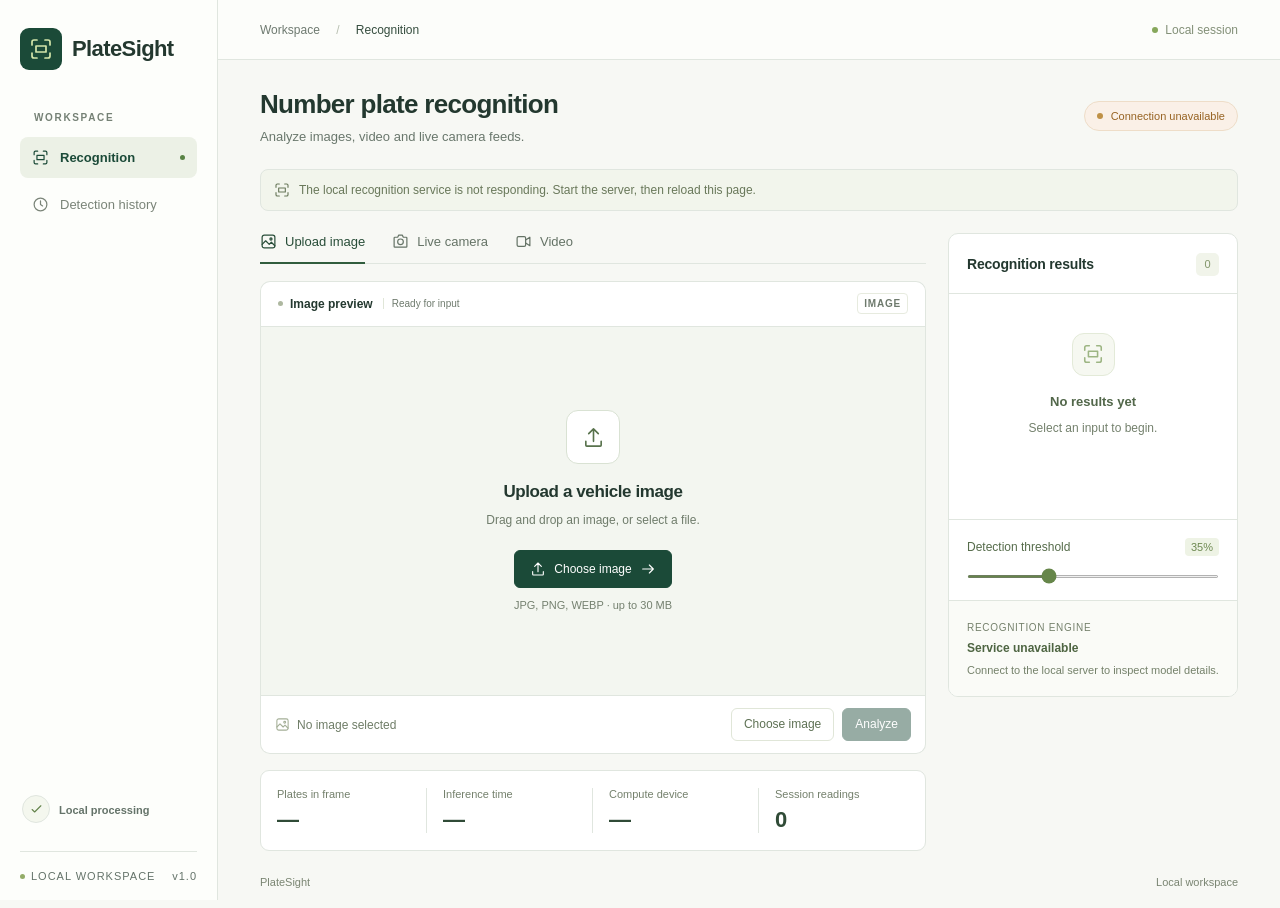
==== static/index.html @ 075ab72b "Replace notebook prototype with PlateSight recognition dashboard" ====
<!doctype html>
<html lang="en">
<head>
  <meta charset="utf-8">
  <meta name="viewport" content="width=device-width, initial-scale=1">
  <meta name="theme-color" content="#173e31">
  <title>PlateSight — Number plate recognition</title>
  <link rel="stylesheet" href="/static/styles.css">
  <link rel="stylesheet" href="/static/dashboard.css">
  <script src="/static/app.js" defer></script>
</head>
<body>
  <svg class="icon-library" xmlns="http://www.w3.org/2000/svg" aria-hidden="true"><defs>
    <symbol id="i-scan" viewBox="0 0 24 24"><path d="M8 3H5a2 2 0 0 0-2 2v3m13-5h3a2 2 0 0 1 2 2v3M3 16v3a2 2 0 0 0 2 2h3m13-5v3a2 2 0 0 1-2 2h-3M7 9h10v6H7z"/></symbol>
    <symbol id="i-image" viewBox="0 0 24 24"><rect x="3" y="3" width="18" height="18" rx="3"/><path d="m3 16 5-5 5 5 3-3 5 5"/><circle cx="15.5" cy="8.5" r="1.5"/></symbol>
    <symbol id="i-camera" viewBox="0 0 24 24"><path d="M8 6 9.5 3h5L16 6h4a1 1 0 0 1 1 1v12a1 1 0 0 1-1 1H4a1 1 0 0 1-1-1V7a1 1 0 0 1 1-1z"/><circle cx="12" cy="12.5" r="4"/></symbol>
    <symbol id="i-video" viewBox="0 0 24 24"><rect x="3" y="5" width="12" height="14" rx="2"/><path d="m15 10 6-4v12l-6-4"/></symbol>
    <symbol id="i-upload" viewBox="0 0 24 24"><path d="M12 16V3m-5 5 5-5 5 5M4 16v4a1 1 0 0 0 1 1h14a1 1 0 0 0 1-1v-4"/></symbol>
    <symbol id="i-download" viewBox="0 0 24 24"><path d="M12 3v13m-5-5 5 5 5-5M4 17v3a1 1 0 0 0 1 1h14a1 1 0 0 0 1-1v-3"/></symbol>
    <symbol id="i-play" viewBox="0 0 24 24"><path d="m8 4 12 8-12 8z"/></symbol>
    <symbol id="i-pause" viewBox="0 0 24 24"><path d="M8 4v16M16 4v16"/></symbol>
    <symbol id="i-stop" viewBox="0 0 24 24"><rect x="5" y="5" width="14" height="14" rx="2"/></symbol>
    <symbol id="i-arrow" viewBox="0 0 24 24"><path d="M4 12h16m-6-6 6 6-6 6"/></symbol>
    <symbol id="i-clock" viewBox="0 0 24 24"><circle cx="12" cy="12" r="9"/><path d="M12 7v5l3 2"/></symbol>
    <symbol id="i-check" viewBox="0 0 24 24"><path d="m5 12 4 4L19 6"/></symbol>
    <symbol id="i-edit" viewBox="0 0 24 24"><path d="m14 5 5 5M4 20l5-1L21 7l-5-5L4 14z"/></symbol>
  </defs></svg>
  <aside class="sidebar">
    <a class="brand" href="/" aria-label="PlateSight home"><span class="brand-icon"><svg><use href="#i-scan"/></svg></span><span>PlateSight</span></a>
    <p class="nav-label">WORKSPACE</p>
    <nav aria-label="Main navigation"><a class="nav-item active" href="/"><svg><use href="#i-scan"/></svg>Recognition<span class="nav-dot"></span></a><a class="nav-item" href="/history" target="_blank" rel="noopener" aria-label="Detection history (opens in a new tab)"><svg><use href="#i-clock"/></svg>Detection history</a></nav>
    <div class="sidebar-bottom"><span class="local-icon"><svg><use href="#i-check"/></svg></span><div><strong>Local processing</strong></div></div>
    <div class="sidebar-footer"><span class="version-dot"></span>LOCAL WORKSPACE <span>v1.0</span></div>
  </aside>
  <main id="workspace">
    <header class="topbar"><div class="breadcrumb">Workspace <span>/</span> <strong>Recognition</strong></div><div class="workspace-label"><span></span>Local session</div></header>
    <div class="page-content">
      <section class="page-heading"><div><h1>Number plate recognition</h1><p class="subtitle">Analyze images, video and live camera feeds.</p></div><div class="model-badge" id="modelBadge"><span class="status-dot"></span><span id="modelBadgeText">Checking model</span></div></section>
      <div class="model-notice" id="modelNotice" role="status"><svg><use href="#i-scan"/></svg><span id="modelMessage">Connecting to the recognition engine…</span><button id="warmupBtn" class="text-button" hidden>Load model <span aria-hidden="true">↗</span></button></div>
      <section class="recognition-layout" aria-label="Recognition workspace">
        <div class="workbench">
          <div class="input-tabs" role="tablist" aria-label="Input source">
            <button type="button" class="input-tab selected" id="tabUpload" role="tab" aria-selected="true" aria-controls="inputPanel" data-mode="upload"><svg><use href="#i-image"/></svg>Upload image</button>
            <button type="button" class="input-tab" id="tabCamera" role="tab" aria-selected="false" aria-controls="inputPanel" tabindex="-1" data-mode="camera"><svg><use href="#i-camera"/></svg>Live camera</button>
            <button type="button" class="input-tab" id="tabVideo" role="tab" aria-selected="false" aria-controls="inputPanel" tabindex="-1" data-mode="video"><svg><use href="#i-video"/></svg>Video</button>
          </div>
          <div id="inputPanel" role="tabpanel" aria-labelledby="tabUpload">
            <div class="viewer-header"><div><span class="viewer-status-dot" id="viewerDot"></span><strong id="viewerTitle">Image preview</strong><span class="viewer-subtitle" id="viewerSubtitle">Ready for input</span></div><span class="source-chip" id="sourceChip">IMAGE</span></div>
            <div class="stage" id="stage">
              <img id="sourceImage" alt="Uploaded vehicle image" hidden>
              <video id="sourceVideo" playsinline muted hidden></video>
              <canvas id="overlay" aria-label="Number plate bounding boxes" hidden></canvas>
              <div class="empty-state" id="emptyState">
                <div class="upload-symbol" aria-hidden="true"><svg><use href="#i-upload"/></svg></div>
                <h2 id="emptyTitle">Upload a vehicle image</h2><p id="emptyDescription">Drag and drop an image, or select a file.</p><button class="button primary" id="chooseFileBtn"><svg><use href="#i-upload"/></svg><span id="chooseFileLabel">Choose image</span><svg><use href="#i-arrow"/></svg></button><span class="file-hint" id="fileHint">JPG, PNG, WEBP · up to 30 MB</span>
              </div>
              <div class="busy-overlay" id="busyOverlay" hidden><span class="spinner"></span><span id="busyText">Reading number plates…</span></div>
              <div class="frame-label" id="frameLabel" hidden></div>
            </div>
            <input type="file" id="imageInput" accept="image/*" hidden><input type="file" id="videoInput" accept="video/*" hidden>
            <div class="input-toolbar" id="uploadToolbar"><div class="input-name"><svg><use href="#i-image"/></svg><span id="fileName">No image selected</span></div><button id="replaceBtn" class="button small secondary">Choose image</button><button id="reanalyzeBtn" class="button small primary" disabled>Analyze</button></div>
            <div class="input-toolbar camera-toolbar" id="cameraToolbar" hidden><label class="sr-only" for="cameraSelect">Camera</label><select id="cameraSelect"><option value="">Default camera</option></select><button id="cameraStartBtn" class="button small primary"><svg><use href="#i-play"/></svg>Start camera</button><button id="pauseBtn" class="button small secondary" hidden><svg><use href="#i-pause"/></svg><span>Pause</span></button><button id="snapshotBtn" class="icon-button" title="Capture and read a snapshot" aria-label="Capture and read a snapshot" disabled><svg><use href="#i-camera"/></svg></button><button id="stopBtn" class="icon-button" title="Stop camera" aria-label="Stop camera" disabled><svg><use href="#i-stop"/></svg></button></div>
            <div class="input-toolbar" id="videoToolbar" hidden><div class="input-name"><svg><use href="#i-video"/></svg><span id="videoName">No video selected</span></div><button id="replaceVideoBtn" class="button small secondary">Choose video</button><button id="videoPlayBtn" class="button small primary" disabled><svg><use href="#i-play"/></svg><span>Play & analyze</span></button><button id="videoStopBtn" class="icon-button" title="Stop video" aria-label="Stop video" disabled><svg><use href="#i-stop"/></svg></button></div>
            <div id="feedback" class="feedback" role="status" aria-live="polite" hidden></div>
          </div>
          <div class="metrics" aria-label="Analysis statistics"><div><span>Plates in frame</span><strong id="plateCount">—</strong></div><div><span>Inference time</span><strong id="latency">—</strong></div><div><span>Compute device</span><strong id="device">—</strong></div><div><span>Session readings</span><strong id="readingCount">0</strong></div></div>
        </div>
        <aside class="inspector"><div class="inspector-heading"><h2>Recognition results</h2><span class="count-badge" id="resultCount">0</span></div><div class="inspector-caption"></div><div id="results" class="results" aria-live="polite"><div class="result-empty"><span class="result-empty-icon"><svg><use href="#i-scan"/></svg></span><h3>No results yet</h3><p>Select an input to begin.</p></div></div><div class="settings"><label for="confidence">Detection threshold <output id="confidenceValue">35%</output></label><input type="range" id="confidence" min="10" max="90" step="5" value="35"></div><div class="model-details"><span>RECOGNITION ENGINE</span><strong id="engineName">Connecting…</strong><p id="engineDescription">Model details will appear when connected.</p></div></aside>
      </section>
      <footer class="page-footer"><span>PlateSight</span><span>Local workspace</span></footer>
    </div>
  </main>
</body>
</html>
---- static/styles.css ----
:root{--bg:#f7f8f4;--paper:#fff;--ink:#23382f;--green:#1b4a38;--green-hover:#123b2c;--accent:#b5cb7c;--muted:#7b857d;--line:#e6eae1;--pale:#f0f4eb;--amber:#a67223;--danger:#a83c33;--radius:14px;font-family:Inter,"Segoe UI",Arial,sans-serif;color:var(--ink);font-synthesis:none}*{box-sizing:border-box}body{margin:0;background:var(--bg);font-size:14px}button,input,select{font:inherit}button,a,input,select{-webkit-tap-highlight-color:transparent}button,a{touch-action:manipulation}button{cursor:pointer}a{color:inherit;text-decoration:none}button:disabled{opacity:.45;cursor:not-allowed}svg{width:20px;height:20px;fill:none;stroke:currentColor;stroke-width:1.7;stroke-linecap:round;stroke-linejoin:round;flex-shrink:0}button:focus-visible,a:focus-visible,input:focus-visible,select:focus-visible{outline:3px solid #92b159;outline-offset:3px}[hidden]{display:none!important}.icon-library{position:absolute;width:0;height:0;overflow:hidden}.sidebar{width:218px;position:fixed;inset:0 auto 0 0;background:#fdfefb;border-right:1px solid var(--line);padding:36px 20px 0;display:flex;flex-direction:column;z-index:5}.brand{display:flex;align-items:center;gap:10px;font-size:23px;letter-spacing:-.9px;font-weight:700}.brand-icon{background:var(--green);color:#d4e6aa;padding:9px;border-radius:11px;display:flex}.brand-icon svg{width:24px;height:24px}.brand-sub{display:block;font-size:7px;letter-spacing:1.7px;font-weight:600;color:#83907d;margin-top:4px}.nav-label{font-size:9px;letter-spacing:1.65px;font-weight:600;color:#98a18f;margin:53px 14px 14px}.nav-item{display:flex;align-items:center;gap:11px;padding:13px 12px;border-radius:8px;font-size:12px;color:#7a8478;margin-bottom:6px;white-space:nowrap}.nav-item.active{color:var(--green);background:#ecf1e6;font-weight:600}.nav-item svg{width:17px;height:17px}.nav-dot{height:5px;width:5px;background:#588244;border-radius:50%;margin-left:auto}.sidebar-bottom{margin-top:auto;display:flex;gap:9px;padding:18px 2px 28px;align-items:center}.local-icon{height:28px;width:28px;border:1px solid var(--line);background:#f4f7ee;border-radius:50%;display:grid;place-items:center;color:#64834b}.local-icon svg{width:15px;height:15px}.sidebar-bottom strong{font-weight:600;font-size:10px}.sidebar-bottom p{font-size:10px;color:var(--muted);margin:5px 0 0}.sidebar-footer{border-top:1px solid var(--line);padding:18px 0;display:flex;align-items:center;gap:6px;font-size:8px;letter-spacing:1px;color:#919a89}.sidebar-footer>span:last-child{margin-left:auto}.version-dot{width:5px;height:5px;background:#93ac68;border-radius:50%}main{margin-left:218px;min-width:0}.topbar{height:68px;border-bottom:1px solid var(--line);display:flex;align-items:center;justify-content:space-between;padding:0 42px;background:#fcfdfa;font-size:11px}.breadcrumb{color:#929b8c}.breadcrumb>span{padding:0 13px;color:#b7bfb0}.breadcrumb strong{font-weight:500;color:#667460}.workspace-label{display:flex;align-items:center;gap:7px;color:#839078}.workspace-label>span{width:6px;height:6px;border-radius:50%;background:#86a75b}.page-content{max-width:1590px;margin:auto;padding:37px 42px 0}.page-heading{display:flex;align-items:center;justify-content:space-between;gap:20px;margin-bottom:27px}.eyebrow{font-size:9px;font-weight:600;letter-spacing:2px;color:#859271;margin:0 0 12px}h1{font-size:32px;letter-spacing:-1.25px;font-weight:600;margin:0;line-height:1.15}h1>span{color:#95ae68}.subtitle{color:#7d8975;font-size:12px;margin:12px 0 0}.model-badge{display:flex;align-items:center;gap:8px;border:1px solid #e0e7d7;background:#f1f5ea;border-radius:24px;font-size:10px;color:#5d7550;padding:9px 12px;white-space:nowrap}.status-dot{width:6px;height:6px;border-radius:50%;background:#9da68f}.model-badge.ready .status-dot{background:#5f8a45}.model-badge.error{background:#faf0e7;color:#976323;border-color:#eeddc8}.model-badge.error .status-dot{background:#bf9147}.model-notice{display:flex;gap:9px;align-items:center;border:1px solid var(--line);border-radius:8px;background:#f2f5ec;color:#69785a;padding:11px 13px;font-size:11px;line-height:1.5;margin-bottom:22px}.model-notice>svg{width:16px;height:16px}.model-notice .text-button{white-space:nowrap;margin-left:auto}.recognition-layout{display:grid;grid-template-columns:minmax(0,1fr) 285px;gap:22px;align-items:start}.workbench{min-width:0}.input-tabs{display:flex;border-bottom:1px solid var(--line);gap:27px;margin-bottom:17px}.input-tab{background:transparent;border:0;padding:0 0 13px;display:flex;align-items:center;gap:8px;color:#889080;font-size:12px;font-weight:500;border-bottom:2px solid transparent;margin-bottom:-1px;white-space:nowrap}.input-tab svg{width:17px;height:17px}.input-tab.selected{color:#284d38;border-color:#315d3d}.viewer-header{height:49px;background:#fff;border:1px solid var(--line);border-bottom:0;border-radius:var(--radius) var(--radius) 0 0;display:flex;align-items:center;justify-content:space-between;padding:0 17px;gap:8px}.viewer-header>div{display:flex;align-items:center;gap:7px;min-width:0}.viewer-status-dot{height:5px;width:5px;border-radius:50%;background:#aeb8a0;flex-shrink:0}.viewer-status-dot.live{background:#638b39;box-shadow:0 0 0 3px #e7efd9}.viewer-header strong{font-size:11px;font-weight:600;white-space:nowrap}.viewer-subtitle{font-size:9px;color:#9ba48e;border-left:1px solid #e0e6d8;padding-left:8px;margin-left:3px;white-space:nowrap;overflow:hidden;text-overflow:ellipsis}.source-chip{font-size:8px;font-weight:600;letter-spacing:.8px;color:#8d9880;border:1px solid #e7ebdf;padding:4px 6px;border-radius:4px;flex-shrink:0}.stage{position:relative;aspect-ratio:1.63;min-height:310px;background:#f2f5ed;border:1px solid var(--line);overflow:hidden}.stage.dragover{box-shadow:inset 0 0 0 3px #87a85a}.stage.has-media{background:#131e18}.stage>img,.stage>video{position:absolute;width:100%;height:100%;object-fit:contain}.stage>canvas{position:absolute;inset:0;width:100%;height:100%;pointer-events:none}.empty-state{height:100%;min-height:310px;display:flex;flex-direction:column;align-items:center;justify-content:center;padding:22px;text-align:center;background-image:radial-gradient(#d7dfcc .7px,transparent .7px);background-size:17px 17px}.scan-illustration{width:173px;height:117px;position:relative;margin:0 0 15px;background:#f2f5ed}.scan-illustration>svg{width:154px;height:100px;margin:8px;color:#a5b598;stroke-width:1.3}.scan-corner{position:absolute;width:15px;height:15px;border-color:#92ad6d;border-style:solid}.tl{top:0;left:0;border-width:2px 0 0 2px}.tr{top:0;right:0;border-width:2px 2px 0 0}.bl{bottom:0;left:0;border-width:0 0 2px 2px}.br{bottom:0;right:0;border-width:0 2px 2px 0}.illustration-plate{fill:#dce7c6;stroke:#87a662}.illustration-line{stroke:#748f54}.scan-beam{position:absolute;left:8px;right:8px;top:70px;height:1px;background:#9fb980;box-shadow:0 4px 10px #96b07022}.empty-state h2{font-size:18px;font-weight:500;letter-spacing:-.4px;margin:3px 0 9px}.empty-state p{font-size:11px;line-height:1.7;color:#8a967b;margin:0 0 20px;max-width:340px}.button{display:inline-flex;align-items:center;justify-content:center;gap:8px;padding:11px 16px;border:1px solid transparent;border-radius:7px;font-size:11px;font-weight:500;white-space:nowrap;line-height:1.3}.button.primary{background:var(--green);color:#fff;border-color:var(--green)}.button.primary:hover:not(:disabled){background:var(--green-hover)}.button.secondary{background:#fff;color:#5e7154;border-color:#e0e6d8}.button.secondary:hover:not(:disabled){background:#f1f5ea}.button svg{width:16px;height:16px}.button.small{padding:8px 12px;font-size:10px}.button.small svg{width:14px;height:14px}.file-hint{font-size:9px;color:#9aa58b;margin-top:11px}.input-toolbar{display:flex;align-items:center;gap:8px;min-height:62px;border:1px solid var(--line);border-top:0;border-radius:0 0 var(--radius) var(--radius);background:#fff;padding:12px 14px}.input-name{display:flex;align-items:center;gap:7px;flex:1;min-width:0;font-size:10px;color:#95a086}.input-name span{overflow:hidden;text-overflow:ellipsis;white-space:nowrap}.input-name svg{width:15px;height:15px;color:#a4af97}.input-toolbar select{min-width:80px;max-width:250px;width:100%;margin-right:auto;border:1px solid var(--line);padding:7px 6px;border-radius:5px;color:#637555;background:#fff;font-size:10px}.icon-button{height:31px;min-width:32px;display:grid;place-items:center;border:1px solid var(--line);border-radius:6px;color:#637755;background:#fff}.icon-button svg{width:15px;height:15px}.sample-strip{display:flex;align-items:center;flex-wrap:wrap;gap:9px;margin-top:12px;font-size:10px;border:1px dashed #dbe3cc;border-radius:8px;padding:12px}.sample-strip>div{display:flex;align-items:center;gap:7px;flex:1;flex-wrap:wrap}.sample-strip strong{font-size:10px;font-weight:500;color:#6a7d55}.sample-strip>div>span:last-child{font-size:9px;color:#98a386}.sample-spark{color:#94ab6d}.sample-strip select{border:0;border-bottom:1px solid #d7dfcb;background:transparent;max-width:120px;color:#77886a;font-size:9px;padding:4px}.text-button{border:0;padding:4px 0;background:transparent;font-size:10px;color:#59793e;font-weight:500}.text-button:hover{color:#214d2e;text-decoration:underline}.metrics{display:grid;grid-template-columns:repeat(4,minmax(0,1fr));margin:20px 0 0;padding:17px 0;background:#fff;border:1px solid var(--line);border-radius:11px}.metrics>div{padding:0 16px;border-right:1px solid var(--line)}.metrics>div:last-child{border:0}.metrics span{display:block;font-size:9px;color:#8e997f;white-space:nowrap}.metrics strong{display:block;font-size:19px;font-weight:500;letter-spacing:-.3px;margin-top:9px;color:#46613b}.metrics strong small{font-size:10px;font-weight:400;color:#99a08f;margin-left:4px}.inspector{background:#fff;border:1px solid var(--line);border-radius:var(--radius);overflow:hidden;margin-top:0}.inspector-heading{display:flex;align-items:center;justify-content:space-between;padding:20px 18px 0}.inspector h2{font-size:13px;font-weight:600;letter-spacing:-.2px;margin:0}.count-badge{font-size:9px;display:inline-grid;place-items:center;min-width:20px;height:20px;border-radius:5px;background:#f1f4ea;color:#83966b}.inspector-caption{font-size:10px;color:#9ba48e;padding:8px 18px 18px;border-bottom:1px solid var(--line)}.results{min-height:290px;max-height:490px;overflow-y:auto}.result-empty{padding:35px 25px 27px;text-align:center}.result-empty-icon{display:grid;place-items:center;border:1px solid #e3ead8;background:#f6f8f1;border-radius:12px;width:43px;height:43px;margin:auto;color:#9db583}.result-empty-icon svg{width:22px;height:22px}.result-empty h3{font-size:12px;font-weight:500;margin:18px 0 9px;color:#637a50}.result-empty p{font-size:10px;line-height:1.8;color:#9aa58d;max-width:190px;margin:0 auto}.process-steps{border-top:1px solid #eef1e9;margin-top:24px;padding-top:17px;display:flex;flex-direction:column;gap:10px;text-align:left}.process-steps>span{display:flex;align-items:center;gap:9px;font-size:10px;color:#97a28c}.process-steps b{font-size:9px;font-weight:500;display:grid;place-items:center;width:17px;height:17px;border-radius:50%;color:#96a782;background:#f2f5ec}.settings{padding:17px 18px;border-top:1px solid var(--line)}.settings label{display:flex;justify-content:space-between;font-size:10px;color:#78886c;align-items:center}.settings output{background:#eef3e5;padding:3px 6px;border-radius:4px;font-size:9px;color:#6d8850}.settings input{width:100%;accent-color:#66864a;height:3px;margin:19px 0 12px;cursor:pointer}.settings p{font-size:9px;line-height:1.6;color:#a2ab96;margin:0}.model-details{padding:17px 18px;background:#fafbf7;border-top:1px solid var(--line)}.model-details>span{font-size:8px;letter-spacing:1.2px;color:#9faa91}.model-details strong{display:block;margin-top:7px;font-size:10px;font-weight:500;color:#738461}.model-details p{font-size:9px;color:#a0aa92;margin:7px 0 0;line-height:1.6}.history-section{margin-top:34px;scroll-margin-top:25px}.section-heading{display:flex;justify-content:space-between;align-items:center;gap:15px;margin-bottom:16px}.section-heading h2{font-size:16px;font-weight:500;letter-spacing:-.4px;margin:0;display:flex;gap:9px;align-items:center}.section-heading p{font-size:10px;color:#99a48c;margin:9px 0 0}.history-actions{display:flex;align-items:center;gap:18px}.history-table-wrap{border:1px solid var(--line);border-radius:10px;background:#fff;overflow:auto}table{border-collapse:collapse;width:100%;text-align:left;font-size:10px;white-space:nowrap}th{padding:14px 18px;color:#8e9b7e;font-size:8px;letter-spacing:.8px;font-weight:500;background:#fafcf6;border-bottom:1px solid var(--line)}td{padding:14px 18px;color:#839477;border-bottom:1px solid #eef2e8}tbody tr:last-child td{border:0}.history-empty{padding:18px;display:flex;align-items:center;justify-content:center;gap:10px;color:#a6b199}.history-empty svg{width:17px;height:17px}.history-empty strong{font-size:10px;font-weight:500;color:#82916e}.history-empty span{font-size:10px}.page-footer{padding:24px 0 20px;margin-top:5px;display:flex;justify-content:space-between;color:#a2ab96;font-size:9px;gap:15px}.page-footer>span>span{padding:0 7px;color:#bec6b3}.busy-overlay{position:absolute;inset:0;display:flex;flex-direction:column;align-items:center;justify-content:center;gap:12px;background:#15281de0;color:#ecf2e3;font-size:12px;z-index:2}.spinner{height:27px;width:27px;border:2px solid #d5e4c749;border-top-color:#d5e4c7;border-radius:50%;animation:spin 1s linear infinite}@keyframes spin{to{transform:rotate(360deg)}}.feedback{padding:11px 13px;border:1px solid #dce7cd;border-radius:7px;background:#f1f6e8;color:#687e50;font-size:11px;line-height:1.6;margin-top:10px}.feedback.error{background:#fff1ed;border-color:#f1d4ca;color:#a45841}.feedback.warning{background:#fff8e9;border-color:#ebddbc;color:#927338}.frame-label{position:absolute;bottom:12px;left:12px;max-width:calc(100% - 24px);border:1px solid #72816966;background:#15251de8;color:#d9e6ca;font-size:9px;padding:6px 9px;border-radius:5px;pointer-events:none}.result-card{padding:17px 18px;border-bottom:1px solid var(--line)}.result-card:last-child{border:0}.result-topline{display:flex;align-items:center;justify-content:space-between;margin-bottom:10px;color:#95a389;font-size:9px}.result-crop{height:66px;width:100%;object-fit:contain;background:#edf1e6;border-radius:6px;border:1px solid #e1e8d7;margin-bottom:12px}.plate-number{font-family:"Consolas","Courier New",monospace;font-size:22px;color:#294b31;font-weight:700;letter-spacing:.8px;word-break:break-word}.result-description{font-size:10px;color:#94a084;line-height:1.6;margin:7px 0}.confidence-row{display:flex;justify-content:space-between;font-size:9px;margin-top:10px;color:#8c9b7a}.confidence-row strong{font-weight:500;color:#607e47}.confidence-bar{height:3px;border-radius:2px;background:#edf2e7;margin-top:5px;overflow:hidden}.confidence-bar span{height:100%;display:block;background:#a3bb7c}.status-label{font-size:8px;display:inline-block;padding:4px 7px;border-radius:4px;background:#edf4e5;color:#6b8d4e}.status-label.review{background:#faf1dc;color:#aa8a47}.status-label.reading{background:#eff1ee;color:#8b9682}.edit-plate{border:0;background:none;color:#49663c;padding:0;display:inline-flex;gap:7px;align-items:center;font-family:Consolas,"Courier New",monospace;font-weight:700;font-size:12px;letter-spacing:.5px}.edit-plate:hover{text-decoration:underline}.edit-plate svg{width:11px;height:11px;opacity:.5}dialog{width:400px;max-width:calc(100vw - 32px);padding:25px;border:1px solid var(--line);border-radius:14px;color:var(--ink);box-shadow:0 20px 70px #19331f2e}dialog::backdrop{background:#132e2090}.dialog-heading{display:flex;align-items:center;justify-content:space-between;margin-bottom:24px}.dialog-heading h2{font-size:18px;margin:0;font-weight:500}.close-dialog{border:0;background:none;font-size:25px;line-height:1;color:#839575;padding:0 4px}dialog label{font-size:11px;display:block;margin-bottom:8px;color:#7a896b}dialog input{width:100%;padding:12px;border:1px solid #d8e2ca;border-radius:7px;font-family:Consolas,monospace;font-size:20px;letter-spacing:1px;text-transform:uppercase}dialog p{font-size:11px;line-height:1.6;color:#8c9a7d}.dialog-actions{display:flex;justify-content:flex-end;gap:8px;margin-top:24px}.error-text{color:var(--danger)}.sr-only{position:absolute;width:1px;height:1px;padding:0;margin:-1px;overflow:hidden;clip:rect(0,0,0,0);white-space:nowrap;border:0}
@media(min-width:1500px){.stage{aspect-ratio:1.8}.recognition-layout{grid-template-columns:minmax(0,1fr) 315px}.results{min-height:315px}}
@media(max-width:1200px){.sidebar{width:185px;padding:30px 14px 0}.brand{font-size:20px}.brand-icon{padding:7px}.brand-sub{font-size:6px;letter-spacing:1.5px}.nav-item{font-size:11px;padding:12px 9px;gap:8px}main{margin-left:185px}.page-content{padding:30px 25px 0}.topbar{padding:0 25px}.recognition-layout{grid-template-columns:minmax(0,1fr) 250px;gap:16px}.stage{aspect-ratio:1.5;min-height:310px}.empty-state h2{font-size:16px}.metrics>div{padding:0 10px}.metrics span{font-size:8px}.metrics strong{font-size:17px}.input-tabs{gap:20px}.input-tab{font-size:11px}.viewer-subtitle{display:none}.camera-toolbar{flex-wrap:wrap}.camera-toolbar select{max-width:none;flex-basis:100%}.history-empty{flex-wrap:wrap}}
@media(max-width:980px){.sidebar{width:76px;padding:26px 13px 0}.brand>span:last-child,.nav-label,.nav-item:not(.active),.nav-dot,.sidebar-bottom,.sidebar-footer{display:none}.brand{justify-content:center}.brand-icon{padding:10px}.nav-item.active{margin-top:40px;font-size:0;justify-content:center;gap:0;padding:14px 0}.nav-item.active svg{width:20px;height:20px}main{margin-left:76px}.page-content{padding:30px 23px 0}.topbar{padding:0 23px}.recognition-layout{grid-template-columns:minmax(0,1fr) 245px}.page-heading{margin-bottom:22px}h1{font-size:28px}.model-badge{font-size:9px}.sample-strip>div>span:last-child{display:none}.metrics{grid-template-columns:repeat(2,1fr);row-gap:17px}.metrics>div:nth-child(2){border:0}.stage{min-height:335px}.empty-state{min-height:335px}.input-toolbar{flex-wrap:wrap}.input-name{flex-basis:100%;padding-bottom:2px}.input-toolbar>.button{flex:1}.history-actions{gap:10px}.section-heading p{max-width:300px;line-height:1.5}}
@media(max-width:760px){.sidebar{height:67px;width:100%;bottom:auto;flex-direction:row;align-items:center;justify-content:space-between;padding:0 19px;border-bottom:1px solid var(--line);border-right:0}.brand>span:last-child{display:block;font-size:20px}.brand-icon{padding:7px}.brand-icon svg{width:20px;height:20px}.brand-sub{font-size:6px;letter-spacing:1.5px}.nav-item.active{margin:0;padding:9px;font-size:10px;gap:6px}.nav-item.active svg{width:15px;height:15px}main{margin:67px 0 0}.topbar{height:43px;padding:0 20px;font-size:9px}.page-content{padding:24px 20px 0}.page-heading{align-items:flex-start;gap:12px}.eyebrow{font-size:8px;margin-bottom:10px}h1{font-size:25px;letter-spacing:-.9px}.subtitle{font-size:11px;line-height:1.6;margin-top:8px;max-width:210px}.model-badge{padding:7px 9px;font-size:8px;margin-top:3px;max-width:118px;white-space:normal;line-height:1.4}.model-badge .status-dot{flex-shrink:0}.recognition-layout{display:flex;flex-direction:column;gap:21px}.workbench,.inspector{width:100%}.stage{min-height:340px;aspect-ratio:1.6}.empty-state{min-height:340px}.input-tabs{justify-content:space-between;gap:10px}.input-tab{font-size:11px}.input-toolbar{flex-wrap:nowrap}.input-name{flex-basis:auto;padding:0}.input-toolbar>.button{flex:0}.camera-toolbar{flex-wrap:wrap}.camera-toolbar select{flex-basis:auto;max-width:130px}.sample-strip{gap:6px}.sample-strip select{max-width:85px}.sample-strip>div{min-width:100px}.sample-strip strong{font-size:9px}.metrics{grid-template-columns:repeat(4,1fr);padding:14px 0}.metrics>div:nth-child(2){border-right:1px solid var(--line)}.metrics strong{font-size:16px}.metrics span{font-size:8px;white-space:normal;line-height:1.5}.inspector-heading{padding-top:17px}.results{min-height:170px;max-height:430px}.result-empty{padding:22px;display:grid;grid-template-columns:44px 1fr;text-align:left;gap:0 15px}.result-empty-icon{grid-row:1/3;margin:0}.result-empty h3{margin:2px 0 7px}.result-empty p{margin:0;max-width:none}.process-steps{grid-column:1/3;flex-direction:row;gap:12px;justify-content:space-between;margin-top:20px;padding-top:15px}.process-steps>span{font-size:9px;gap:5px}.process-steps b{flex-shrink:0}.settings{padding-top:15px;padding-bottom:15px}.model-details{padding-top:14px;padding-bottom:14px}.model-details p{margin:5px 0 0}.section-heading{align-items:flex-start;flex-wrap:wrap;margin-bottom:13px}.section-heading p{max-width:none}.history-actions{width:100%;justify-content:flex-end}.history-actions>.text-button{margin-right:auto}.history-empty{padding:16px 0;gap:8px}.history-empty span{flex-basis:100%;text-align:center}.history-section{margin-top:27px}.page-footer{font-size:8px;line-height:1.5}.page-footer>span:last-child{text-align:right;max-width:140px}.result-card{display:grid;grid-template-columns:115px minmax(0,1fr);column-gap:15px}.result-topline{grid-column:1/3}.result-crop{height:78px;grid-column:1;grid-row:2/7}.result-card .confidence-row,.result-card .confidence-bar,.result-card .plate-number,.result-card .result-description{grid-column:2}.model-notice{font-size:10px}.frame-label{font-size:8px}}
@media(prefers-reduced-motion:reduce){.spinner{animation:none}}
---- static/dashboard.css ----
/* Dashboard refinement: restrained surfaces, legible labels and real examples. */
:root {
  --muted: #647369;
  --line: #e0e6df;
  --radius: 10px;
}
body { font-size: 14px; }
.sidebar { padding-top: 28px; }
.brand { font-size: 22px; letter-spacing: -.6px; }
.brand-icon { border-radius: 9px; }
.nav-label { margin-top: 42px; color: #758175; font-size: 10px; }
.nav-item { font-size: 13px; padding: 12px; }
.sidebar-bottom strong, .sidebar-footer { font-size: 11px; color: #647369; }
.topbar { height: 60px; font-size: 12px; }
.breadcrumb { color: #6e7a70; }
.breadcrumb strong { color: #354d3e; }
.page-content { padding-top: 28px; }
.page-heading { margin-bottom: 25px; }
h1 { font-size: 26px; line-height: 1.3; letter-spacing: -.7px; font-weight: 600; }
.subtitle { font-size: 13px; color: #69776c; margin-top: 7px; }
.model-badge { font-size: 11px; padding: 8px 12px; }
.model-notice { font-size: 12px; }
.recognition-layout { grid-template-columns: minmax(0, 1fr) 290px; gap: 22px; }
.input-tab { font-size: 13px; padding-bottom: 12px; color: #657366; }
.viewer-header { height: 45px; }
.viewer-header strong { font-size: 12px; }
.viewer-subtitle, .source-chip { font-size: 10px; color: #6e7a6d; }
.stage { width: 100%; min-width: 0; aspect-ratio: 1.8; min-height: 300px; background: #f3f6f0; }
.empty-state { min-height: 300px; background-image: none; }
.upload-symbol { width: 54px; height: 54px; display: grid; place-items: center; border: 1px solid #d9e2d3; border-radius: 12px; color: #58724c; background: #fff; margin-bottom: 15px; }
.upload-symbol svg { width: 23px; height: 23px; }
.empty-state h2 { font-size: 17px; font-weight: 600; margin-bottom: 8px; }
.empty-state p { font-size: 12px; color: #6f7c6b; margin-bottom: 20px; }
.file-hint { font-size: 11px; color: #74806f; }
.button { font-size: 12px; border-radius: 6px; padding: 10px 15px; }
.button.small { font-size: 12px; padding: 8px 12px; }
.text-button { font-size: 12px; }
.input-name { font-size: 12px; color: #6f7d67; }
.input-toolbar { min-height: 58px; }
.input-toolbar select { font-size: 12px; }
.inspector-heading { padding-top: 19px; padding-bottom: 17px; border-bottom: 1px solid var(--line); }
.inspector h2 { font-size: 14px; }
.count-badge { font-size: 11px; min-width: 23px; height: 23px; }
.inspector-caption { display: none; }
.results { min-height: 225px; }
.result-empty { padding: 39px 25px; }
.result-empty h3 { font-size: 13px; font-weight: 600; color: #52674a; }
.result-empty p { font-size: 12px; color: #74816d; }
.settings { padding-top: 18px; padding-bottom: 18px; }
.settings label { font-size: 12px; color: #566c4b; }
.settings output { font-size: 11px; }
.settings input { margin-bottom: 4px; }
.model-details > span { font-size: 10px; color: #75816c; letter-spacing: .7px; }
.model-details strong { font-size: 12px; color: #4e6542; font-weight: 600; }
.model-details p { font-size: 11px; color: #74816a; }
.metrics { margin-top: 16px; border-radius: 9px; padding: 17px 0; }
.metrics span { font-size: 11px; color: #74806c; }
.metrics strong { font-size: 22px; font-weight: 600; margin-top: 7px; color: #304b37; }
.metrics strong small { font-size: 12px; }
.example-section { margin-top: 22px; }
.example-heading { display: flex; gap: 12px; align-items: center; justify-content: space-between; margin-bottom: 12px; }
.example-heading h2 { font-size: 13px; font-weight: 600; margin: 0; }
.example-heading > span { font-size: 11px; color: #75806e; }
.example-grid { display: grid; grid-template-columns: repeat(3, minmax(0, 1fr)); gap: 12px; }
.example-card { min-width: 0; background: #fff; border: 1px solid var(--line); padding: 0; overflow: hidden; border-radius: 8px; text-align: left; color: var(--ink); transition: border-color .15s; }
.example-card:hover:not(:disabled) { border-color: #79976b; }
.example-card img { display: block; width: 100%; height: 105px; object-fit: contain; background: #e9ede7; }
.example-card > span { display: flex; align-items: center; justify-content: space-between; padding: 10px 11px; font-size: 11px; font-weight: 500; }
.example-card svg { width: 14px; height: 14px; color: #708663; }
.example-credit { color: #7b8575; font-size: 10px; margin: 9px 0 0; }
.history-section { margin-top: 28px; }
.section-heading h2 { font-size: 17px; font-weight: 600; }
.section-heading p { font-size: 12px; color: #74816c; }
table { font-size: 12px; }
th { font-size: 10px; color: #68785c; letter-spacing: .5px; }
td { font-size: 12px; color: #64765a; }
.history-empty { padding: 22px; color: #758269; }
.history-empty span { font-size: 12px; }
.history-empty strong { display: none; }
.page-footer { font-size: 11px; color: #7a8572; padding-top: 20px; }
.result-topline, .confidence-row { font-size: 11px; color: #6f8061; }
.status-label { font-size: 10px; padding: 4px 7px; }
.plate-number { font-size: 23px; margin-bottom: 13px; }
.result-description { font-size: 12px; }
.confidence-row strong { font-weight: 600; }
.result-crop { height: 80px; }
.feedback { font-size: 12px; }
.frame-label { font-size: 10px; }
.history-actions { gap: 16px; }
dialog label, dialog p { font-size: 12px; }
@media (max-width: 1200px) {
  .recognition-layout { grid-template-columns: minmax(0, 1fr) 270px; gap: 18px; }
  .metrics > div { padding: 0 12px; }
  .metrics span { font-size: 10px; }
  .example-card img { height: 90px; }
}
@media (max-width: 980px) {
  .nav-item.active { font-size: 0; padding: 14px 0; }
  .recognition-layout { grid-template-columns: minmax(0, 1fr) 250px; }
  h1 { font-size: 24px; }
  .metrics { grid-template-columns: repeat(2, 1fr); row-gap: 18px; }
  .metrics > div:nth-child(2) { border: 0; }
  .metrics span { font-size: 11px; }
  .example-heading > span { display: none; }
  .example-grid { gap: 8px; }
  .example-card > span { padding: 8px; font-size: 10px; }
  .example-card img { height: 82px; }
}
@media (max-width: 760px) {
  .sidebar { padding: 0 18px; }
  .nav-item.active { font-size: 11px; padding: 9px; }
  .topbar { height: 45px; font-size: 11px; }
  .recognition-layout { display: flex; gap: 22px; }
  .page-content { padding: 23px 18px 0; }
  .page-heading { flex-wrap: wrap; gap: 15px; margin-bottom: 21px; }
  .subtitle { font-size: 12px; max-width: none; }
  .model-badge { margin: 0; font-size: 11px; max-width: none; }
  h1 { font-size: 24px; }
  .input-tab { font-size: 12px; gap: 6px; }
  .stage { min-height: 280px; }
  .empty-state { min-height: 280px; }
  .input-toolbar { flex-wrap: wrap; }
  .input-name { flex-basis: 100%; margin-bottom: 3px; }
  .input-toolbar > .button { flex: 1; }
  .camera-toolbar select { max-width: none; flex-basis: 100%; }
  .metrics { grid-template-columns: repeat(2, 1fr); }
  .metrics > div:nth-child(2) { border: 0; }
  .results { min-height: 150px; }
  .result-empty { display: flex; flex-direction: column; text-align: center; }
  .result-empty-icon { margin: 0 auto 12px; }
  .result-empty h3 { margin: 0 0 8px; }
  .result-card { display: block; }
  .example-card img { height: 88px; }
  .example-card > span { font-size: 11px; }
  .example-credit { font-size: 10px; }
  .section-heading p { font-size: 12px; }
  .page-footer { font-size: 10px; }
}
/* Keep both workspace destinations available on smaller screens. */
@media (min-width: 761px) and (max-width: 980px) {
  .sidebar nav { margin-top: 30px; }
  .sidebar .nav-item { display: flex; justify-content: center; font-size: 0; padding: 14px 0; margin-top: 6px; gap: 0; }
}
@media (max-width: 760px) {
  .sidebar nav { display: flex; gap: 5px; }
  .sidebar .nav-item { display: flex; padding: 9px; margin: 0; font-size: 0; gap: 0; }
  .sidebar .nav-item svg { width: 19px; height: 19px; }
}
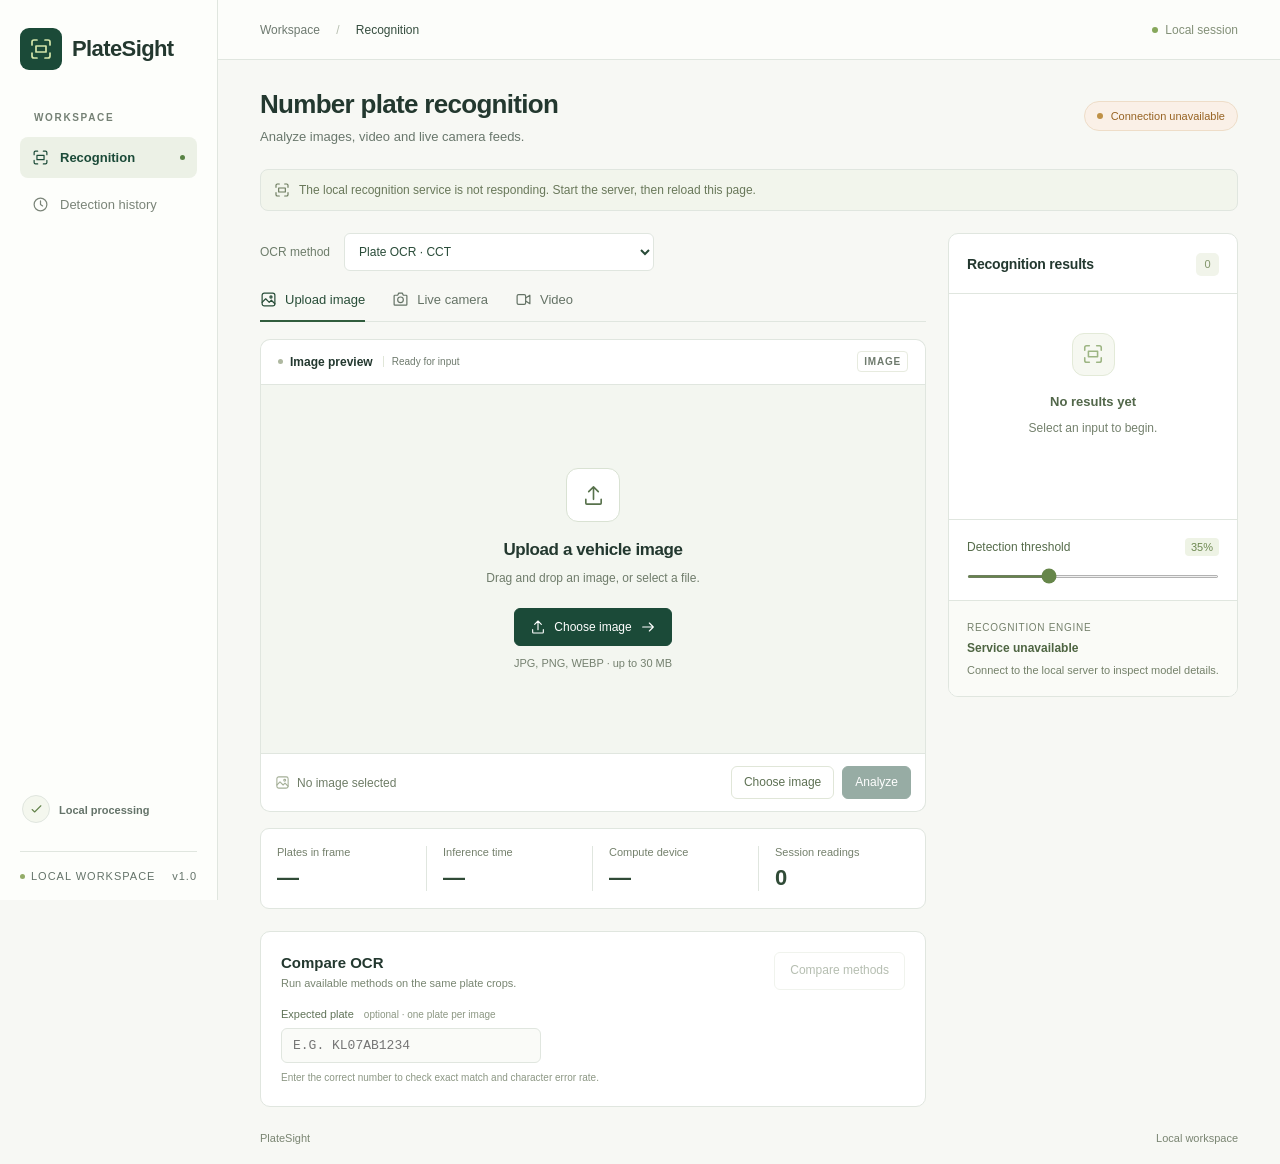
==== commit 550110ad: "Add selectable OCR engines and shared-crop comparison" ====
--- a/static/index.html
+++ b/static/index.html
@@ -39,6 +39,7 @@
       <div class="model-notice" id="modelNotice" role="status"><svg><use href="#i-scan"/></svg><span id="modelMessage">Connecting to the recognition engine…</span><button id="warmupBtn" class="text-button" hidden>Load model <span aria-hidden="true">↗</span></button></div>
       <section class="recognition-layout" aria-label="Recognition workspace">
         <div class="workbench">
+          <div class="ocr-selector"><label for="ocrMethod">OCR method</label><select id="ocrMethod"><option value="cct">Plate OCR · CCT</option><option value="easyocr">EasyOCR</option><option value="tesseract">Tesseract</option><option value="paddleocr">PaddleOCR</option></select></div>
           <div class="input-tabs" role="tablist" aria-label="Input source">
             <button type="button" class="input-tab selected" id="tabUpload" role="tab" aria-selected="true" aria-controls="inputPanel" data-mode="upload"><svg><use href="#i-image"/></svg>Upload image</button>
             <button type="button" class="input-tab" id="tabCamera" role="tab" aria-selected="false" aria-controls="inputPanel" tabindex="-1" data-mode="camera"><svg><use href="#i-camera"/></svg>Live camera</button>
@@ -64,6 +65,13 @@
             <div id="feedback" class="feedback" role="status" aria-live="polite" hidden></div>
           </div>
           <div class="metrics" aria-label="Analysis statistics"><div><span>Plates in frame</span><strong id="plateCount">—</strong></div><div><span>Inference time</span><strong id="latency">—</strong></div><div><span>Compute device</span><strong id="device">—</strong></div><div><span>Session readings</span><strong id="readingCount">0</strong></div></div>
+          <section class="ocr-comparison" aria-labelledby="comparisonTitle">
+            <div class="comparison-heading"><div><h2 id="comparisonTitle">Compare OCR</h2><p>Run available methods on the same plate crops.</p></div><button id="compareBtn" class="button secondary" disabled>Compare methods</button></div>
+            <div class="comparison-input"><label for="expectedText">Expected plate <span>optional · one plate per image</span></label><input id="expectedText" type="text" maxlength="16" autocomplete="off" spellcheck="false" placeholder="e.g. KL07AB1234"><span>Enter the correct number to check exact match and character error rate.</span></div>
+            <p id="comparisonStatus" class="comparison-status" role="status" hidden></p>
+            <div id="comparisonResults" hidden></div>
+            <div id="comparisonFooter" class="comparison-footer" hidden><span>OCR time includes preprocessing, excludes model setup. Confidence scores differ by method.</span><button id="exportComparisonBtn" class="text-button">Export comparison CSV</button></div>
+          </section>
         </div>
         <aside class="inspector"><div class="inspector-heading"><h2>Recognition results</h2><span class="count-badge" id="resultCount">0</span></div><div class="inspector-caption"></div><div id="results" class="results" aria-live="polite"><div class="result-empty"><span class="result-empty-icon"><svg><use href="#i-scan"/></svg></span><h3>No results yet</h3><p>Select an input to begin.</p></div></div><div class="settings"><label for="confidence">Detection threshold <output id="confidenceValue">35%</output></label><input type="range" id="confidence" min="10" max="90" step="5" value="35"></div><div class="model-details"><span>RECOGNITION ENGINE</span><strong id="engineName">Connecting…</strong><p id="engineDescription">Model details will appear when connected.</p></div></aside>
       </section>
--- a/static/dashboard.css
+++ b/static/dashboard.css
@@ -1,9 +1,38 @@
-/* Dashboard refinement: restrained surfaces, legible labels and real examples. */
+/* Dashboard refinement: restrained surfaces and legible labels. */
 :root {
   --muted: #647369;
   --line: #e0e6df;
   --radius: 10px;
 }
+.ocr-selector { display: flex; align-items: center; gap: 14px; margin-bottom: 20px; }
+.ocr-selector label { color: #6e7d6b; font-size: 12px; white-space: nowrap; }
+.ocr-selector select { width: 100%; max-width: 310px; padding: 10px; border: 1px solid var(--line); border-radius: 6px; color: #294b38; background: #fff; font-size: 12px; }
+.result-method { padding: 10px 18px; border-bottom: 1px solid var(--line); color: #6f8068; font-size: 11px; background: #f8faf5; }
+.ocr-comparison { margin-top: 22px; padding: 20px; background: #fff; border: 1px solid var(--line); border-radius: 10px; min-width: 0; }
+.comparison-heading { display: flex; justify-content: space-between; align-items: center; gap: 14px; }
+.comparison-heading h2 { margin: 0; font-size: 15px; font-weight: 600; }
+.comparison-heading p { margin: 6px 0 0; font-size: 11px; color: #788571; }
+.comparison-input { margin-top: 18px; }
+.comparison-input label { display: block; font-size: 11px; margin-bottom: 8px; color: #607358; }
+.comparison-input label span { color: #8c9783; margin-left: 7px; font-size: 10px; }
+.comparison-input input { width: 100%; max-width: 260px; padding: 9px 11px; border: 1px solid var(--line); border-radius: 6px; background: #fafbf8; font-family: Consolas, monospace; color: #284b34; font-size: 13px; text-transform: uppercase; }
+.comparison-input > span { display: block; color: #8c9784; font-size: 10px; margin-top: 7px; line-height: 1.6; }
+.comparison-status { color: #687b5e; font-size: 11px; margin: 18px 0 0; line-height: 1.6; }
+.comparison-plate { margin-top: 18px; }
+.comparison-plate-heading { display: flex; gap: 12px; align-items: center; font-size: 11px; color: #6f7f64; padding-bottom: 12px; }
+.comparison-plate-heading img { width: 105px; height: 40px; object-fit: contain; background: #f0f3eb; border-radius: 4px; }
+.comparison-plate-heading > span { margin-left: auto; font-size: 10px; }
+.comparison-plate-heading b { font-family: Consolas, monospace; }
+.comparison-table-wrap { overflow-x: auto; border: 1px solid var(--line); border-radius: 7px; }
+.comparison-table-wrap th { font-size: 8px; padding: 12px; }
+.comparison-table-wrap td { padding: 13px 12px; color: #75836c; font-size: 11px; }
+.comparison-table-wrap .comparison-reading { font-family: Consolas, monospace; color: #284b36; font-size: 13px; font-weight: 600; }
+.comparison-error { display: block; max-width: 240px; white-space: normal; color: #a56347; font: 11px/1.5 'Segoe UI',sans-serif; }
+.match-yes { color: #487035; }.match-no { color: #a57b3e; }
+.comparison-footer { display: flex; gap: 12px; justify-content: space-between; align-items: center; margin-top: 16px; }
+.comparison-footer > span { max-width: 350px; font-size: 10px; line-height: 1.6; color: #8b9681; }
+.comparison-footer button { font-size: 10px; white-space: nowrap; }
+@media (max-width:760px) { .ocr-comparison { padding:16px; } .comparison-heading,.comparison-footer { align-items:flex-start; flex-wrap:wrap; } .comparison-plate-heading { flex-wrap:wrap; } }
 body { font-size: 14px; }
 .sidebar { padding-top: 28px; }
 .brand { font-size: 22px; letter-spacing: -.6px; }
